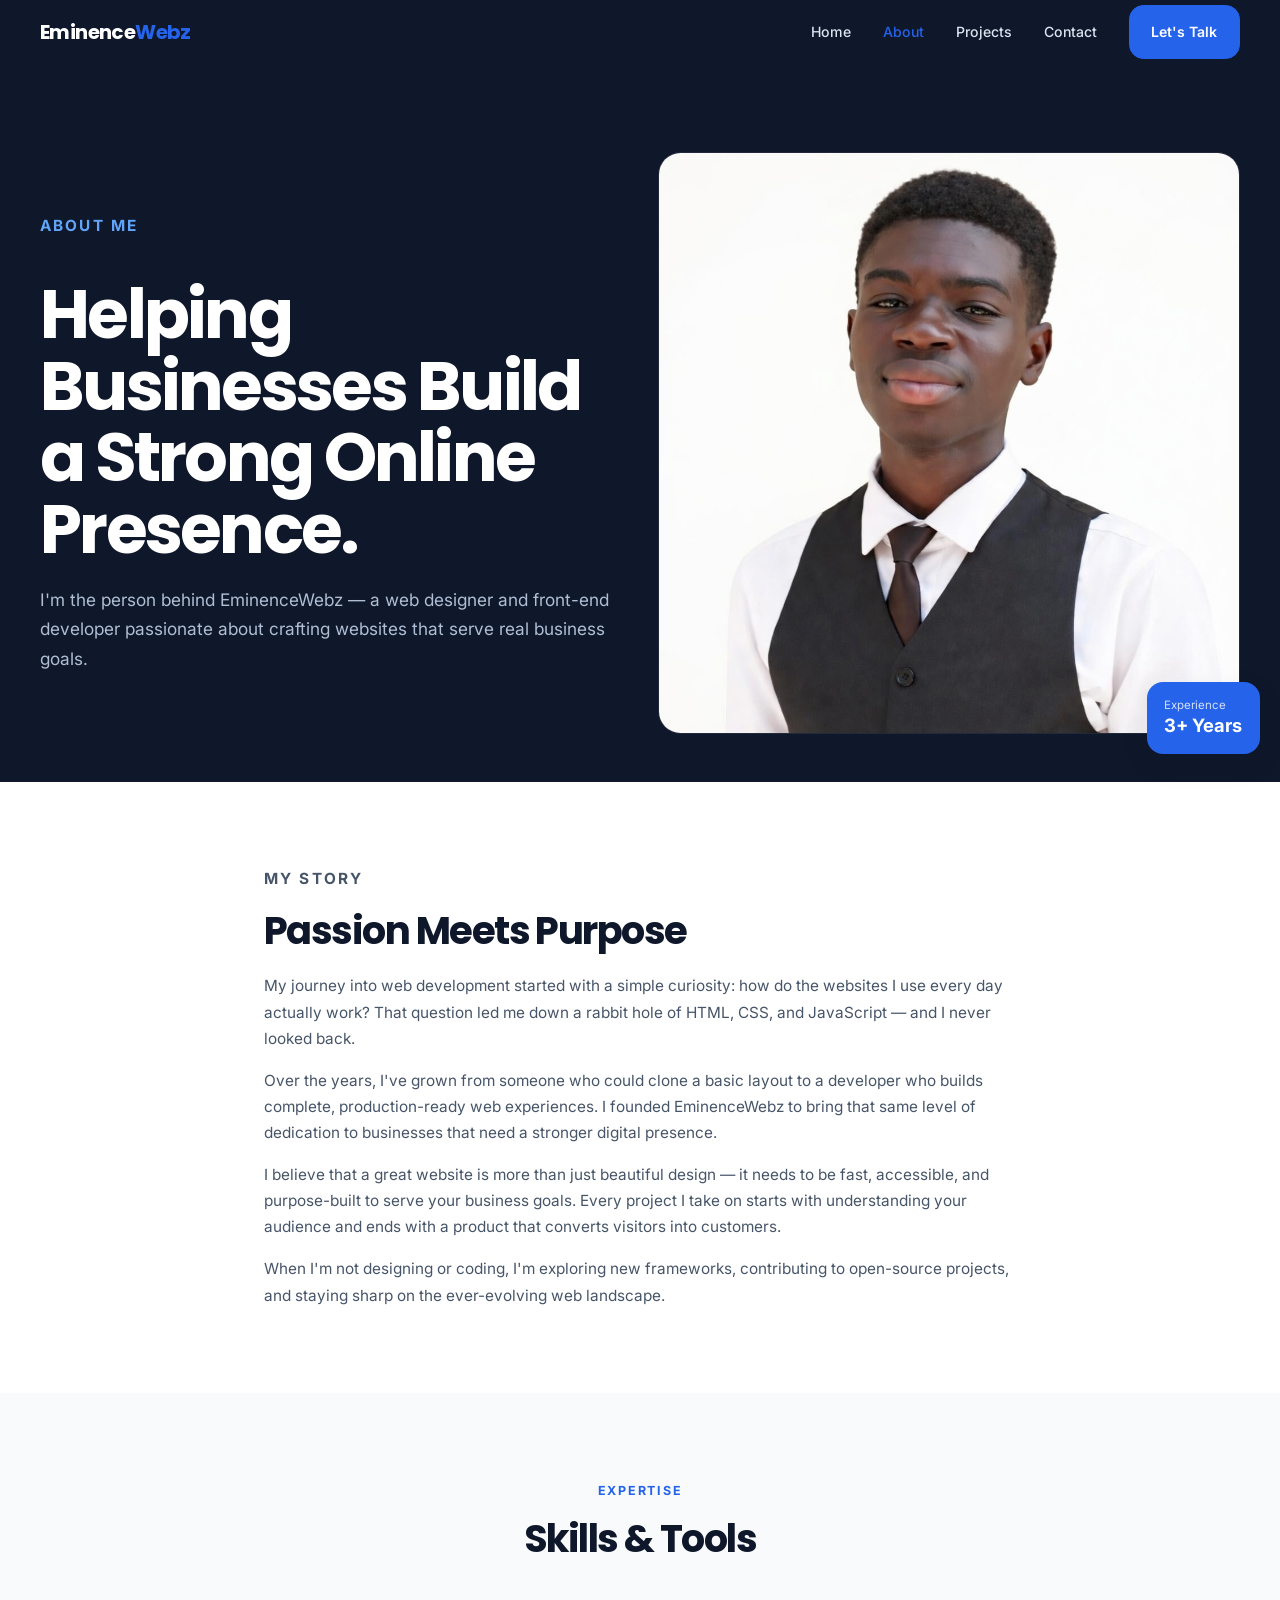
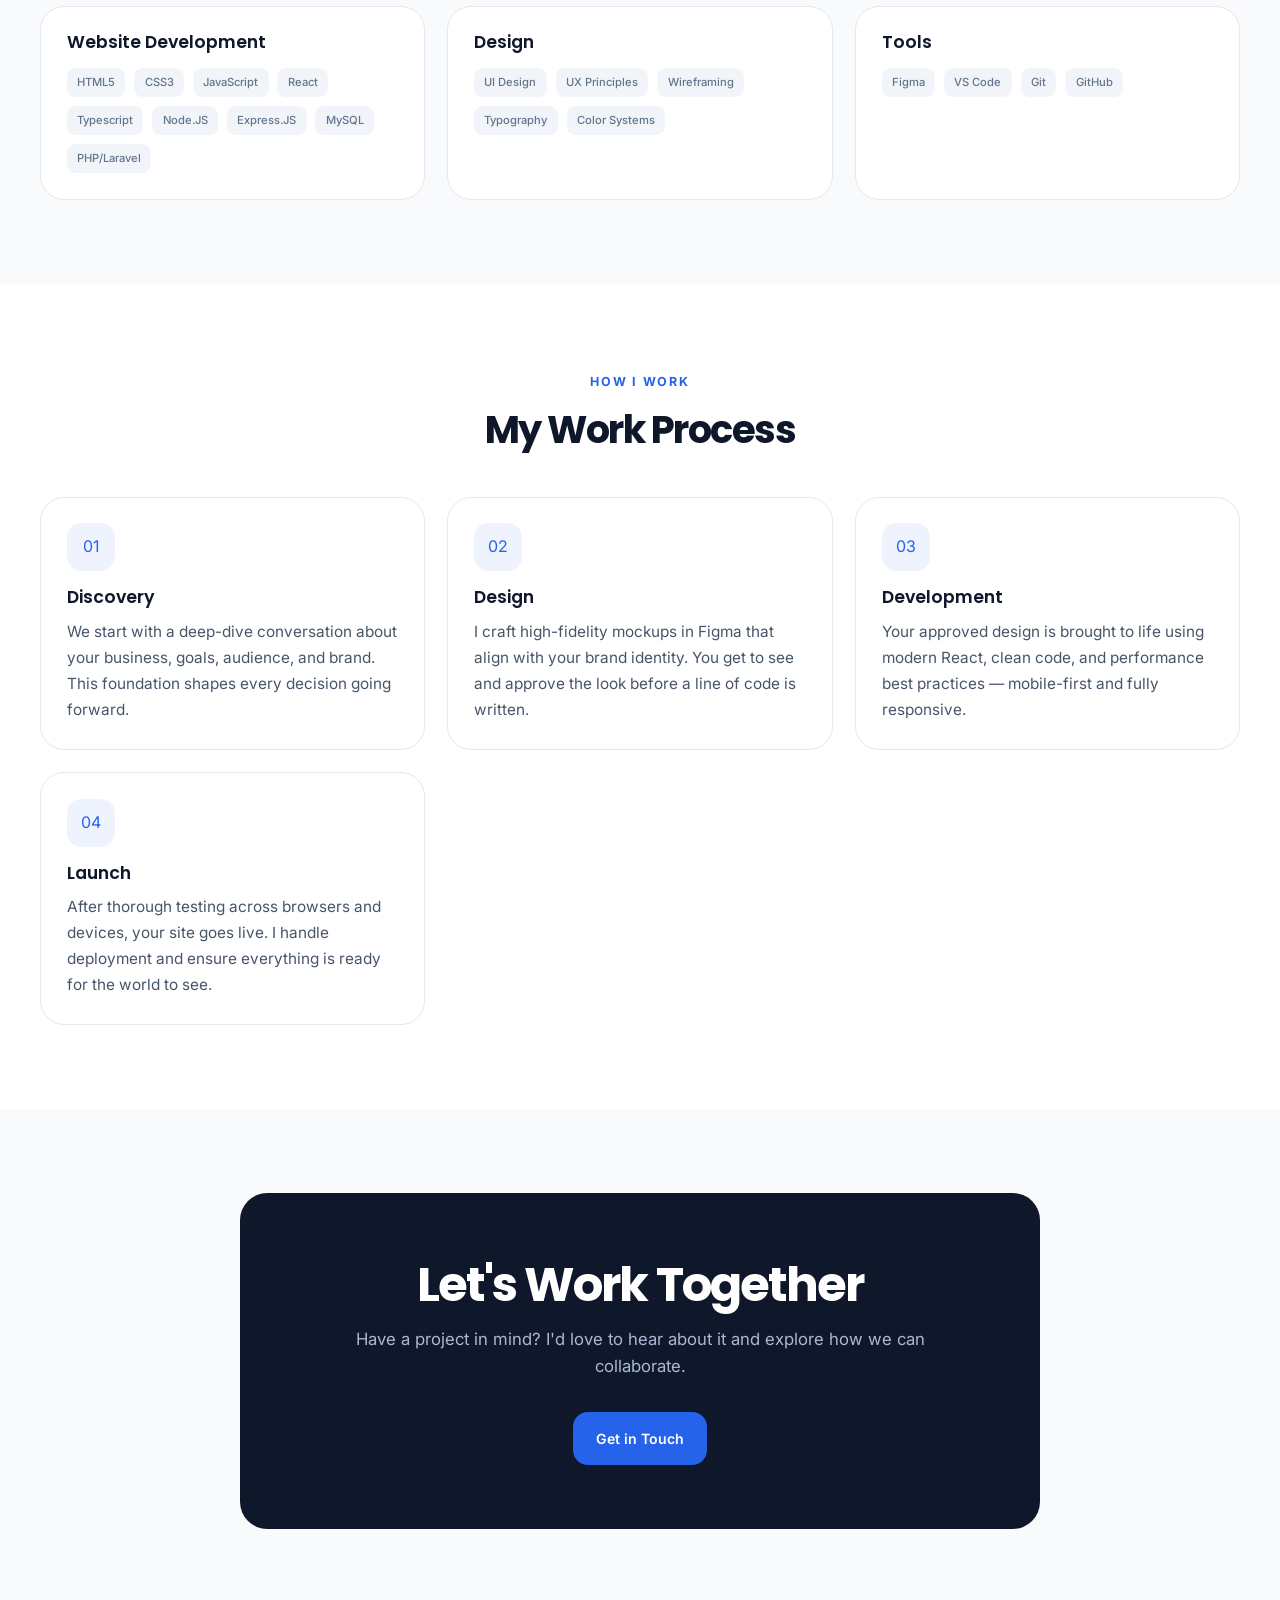
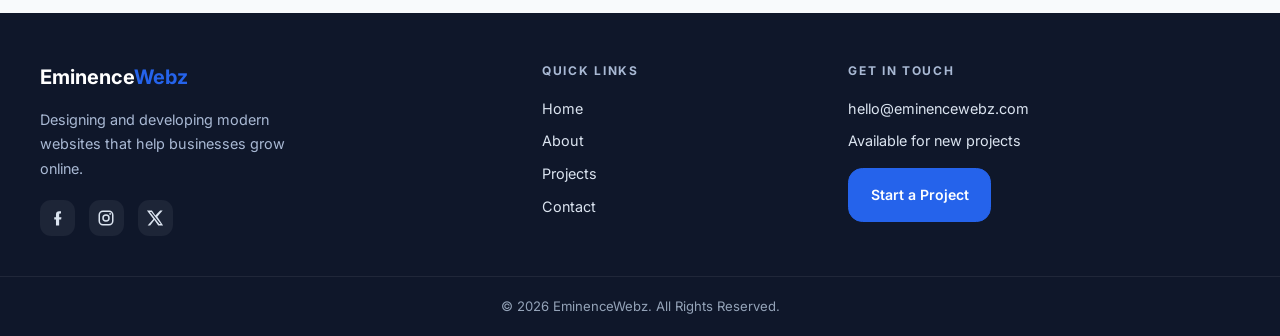
==== about.html @ 507231b5 "feat: HTML CSS JS portfolio" ====
<!DOCTYPE html>
<html lang="en">
  <head>
    <meta charset="UTF-8" />
    <meta name="viewport" content="width=device-width, initial-scale=1.0" />
    <meta name="description" content="About EminenceWebz and the process behind creating effective web experiences." />
    <title>About | Eminence Webz</title>
    <link rel="icon" href="/favicon.ico" />
    <link rel="stylesheet" href="style.css" />
    <script defer src="script.js"></script>
  </head>
  <body>
    <header class="site-header">
      <div class="container nav">
        <a href="index.html" class="brand">Eminence<span>Webz</span></a>

        <nav class="nav-links" aria-label="Main navigation">
          <a href="index.html" class="nav-link">Home</a>
          <a href="about.html" class="nav-link active">About</a>
          <a href="projects.html" class="nav-link">Projects</a>
          <a href="contact.html" class="nav-link">Contact</a>
          <a href="contact.html" class="nav-cta">Let's Talk</a>
        </nav>

        <button class="menu-toggle" aria-label="Toggle menu" aria-expanded="false">
          <svg xmlns="http://www.w3.org/2000/svg" width="22" height="22" viewBox="0 0 24 24" fill="none" stroke="currentColor" stroke-width="2" stroke-linecap="round">
            <path d="M3 6h18M3 12h18M3 18h18" />
          </svg>
        </button>
      </div>

      <div class="mobile-menu" aria-label="Mobile navigation">
        <div class="mobile-menu-inner">
          <a href="index.html" class="mobile-link">Home</a>
          <a href="about.html" class="mobile-link active">About</a>
          <a href="projects.html" class="mobile-link">Projects</a>
          <a href="contact.html" class="mobile-link">Contact</a>
          <a href="contact.html" class="nav-cta">Let's Talk</a>
        </div>
      </div>
    </header>

    <main>
      <section class="hero" style="min-height: 56vh;">
        <div class="container about-layout" style="padding: 4rem 0 3rem;">
          <div class="about-copy">
            <p class="section-label" style="color: #60a5fa;">About Me</p>
            <h1>Helping Businesses Build a Strong Online Presence.</h1>
            <p style="margin-top: 1.25rem; color: #afbed4; font-size: 1.08rem;">
              I'm the person behind EminenceWebz — a web designer and front-end developer
              passionate about crafting websites that serve real business goals.
            </p>
          </div>

          <div class="about-image">
            <div class="about-image-frame" style="height: 100%;">
              <img src="assets/img/my passport .jpeg" alt="EminenceWebz developer portrait" />
            </div>
            <div class="experience-chip">
              <small>Experience</small>
              <strong>3+ Years</strong>
            </div>
          </div>
        </div>
      </section>

      <section class="section">
        <div class="container">
          <div class="about-copy" style="max-width: 47rem; margin: 0 auto;">
            <p class="section-label">My Story</p>
            <h2>Passion Meets Purpose</h2>
            <p>My journey into web development started with a simple curiosity: how do the websites I use every day actually work? That question led me down a rabbit hole of HTML, CSS, and JavaScript — and I never looked back.</p>
            <p>Over the years, I've grown from someone who could clone a basic layout to a developer who builds complete, production-ready web experiences. I founded EminenceWebz to bring that same level of dedication to businesses that need a stronger digital presence.</p>
            <p>I believe that a great website is more than just beautiful design — it needs to be fast, accessible, and purpose-built to serve your business goals. Every project I take on starts with understanding your audience and ends with a product that converts visitors into customers.</p>
            <p>When I'm not designing or coding, I'm exploring new frameworks, contributing to open-source projects, and staying sharp on the ever-evolving web landscape.</p>
          </div>
        </div>
      </section>

      <section class="section soft-section">
        <div class="container">
          <div class="section-head">
            <p class="section-label">Expertise</p>
            <h2>Skills &amp; Tools</h2>
          </div>

          <div class="services-grid">
            <article class="skill-card">
              <h3>Website Development</h3>
              <div class="project-tags">
                <span>HTML5</span>
                <span>CSS3</span>
                <span>JavaScript</span>
                <span>React</span>
                <span>Typescript</span>
                <span>Node.JS</span>
                <span>Express.JS</span>
                <span>MySQL</span>
                <span>PHP/Laravel</span>
              </div>
            </article>

            <article class="skill-card">
              <h3>Design</h3>
              <div class="project-tags">
                <span>UI Design</span>
                <span>UX Principles</span>
                <span>Wireframing</span>
                <span>Typography</span>
                <span>Color Systems</span>
              </div>
            </article>

            <article class="skill-card">
              <h3>Tools</h3>
              <div class="project-tags">
                <span>Figma</span>
                <span>VS Code</span>
                <span>Git</span>
                <span>GitHub</span>
              </div>
            </article>
          </div>
        </div>
      </section>

      <section class="section">
        <div class="container">
          <div class="section-head">
            <p class="section-label">How I Work</p>
            <h2>My Work Process</h2>
          </div>

          <div class="services-grid">
            <article class="process-card">
              <div class="service-icon" style="margin-bottom: 1rem;">01</div>
              <h3>Discovery</h3>
              <p>We start with a deep-dive conversation about your business, goals, audience, and brand. This foundation shapes every decision going forward.</p>
            </article>

            <article class="process-card">
              <div class="service-icon" style="margin-bottom: 1rem;">02</div>
              <h3>Design</h3>
              <p>I craft high-fidelity mockups in Figma that align with your brand identity. You get to see and approve the look before a line of code is written.</p>
            </article>

            <article class="process-card">
              <div class="service-icon" style="margin-bottom: 1rem;">03</div>
              <h3>Development</h3>
              <p>Your approved design is brought to life using modern React, clean code, and performance best practices — mobile-first and fully responsive.</p>
            </article>

            <article class="process-card">
              <div class="service-icon" style="margin-bottom: 1rem;">04</div>
              <h3>Launch</h3>
              <p>After thorough testing across browsers and devices, your site goes live. I handle deployment and ensure everything is ready for the world to see.</p>
            </article>
          </div>
        </div>
      </section>

      <section class="section soft-section">
        <div class="container">
          <div class="callout">
            <h2>Let's Work Together</h2>
            <p>Have a project in mind? I'd love to hear about it and explore how we can collaborate.</p>
            <div class="callout-actions">
              <a href="contact.html" class="button-primary">Get in Touch</a>
            </div>
          </div>
        </div>
      </section>
    </main>

    <footer class="site-footer">
      <div class="container footer-grid">
        <div>
          <div class="footer-brand">Eminence<span>Webz</span></div>
          <p class="footer-copy">Designing and developing modern websites that help businesses grow online.</p>
          <div class="social-row">
            <a href="#" class="social-icon" aria-label="Facebook">
              <svg xmlns="http://www.w3.org/2000/svg" width="18" height="18" viewBox="0 0 24 24" fill="currentColor" aria-hidden="true"><path d="M13.5 22v-8h2.7l.4-3h-3.1V7.5c0-.9.3-1.5 1.6-1.5H16V3.1c-.3 0-1.3-.1-2.5-.1-2.5 0-4.2 1.5-4.2 4.3V11H7v3h2.3v8h4.2Z"/></svg>
            </a>
            <a href="#" class="social-icon" aria-label="Instagram">
              <svg xmlns="http://www.w3.org/2000/svg" width="18" height="18" viewBox="0 0 24 24" fill="none" stroke="currentColor" stroke-width="2" stroke-linecap="round" stroke-linejoin="round" aria-hidden="true"><rect x="3" y="3" width="18" height="18" rx="5"/><circle cx="12" cy="12" r="4"/><circle cx="17.5" cy="6.5" r="1.2" fill="currentColor" stroke="none"/></svg>
            </a>
            <a href="#" class="social-icon" aria-label="X">
              <svg xmlns="http://www.w3.org/2000/svg" width="18" height="18" viewBox="0 0 24 24" fill="currentColor" aria-hidden="true"><path d="M18.9 2h3.3l-7.2 8.2L22.8 22h-6.5l-5.1-7.2L5.5 22H2.2l7.7-8.8L1.2 2h6.7l4.6 6.7L18.9 2Zm-1.1 18h1.8L7.1 3.9H5.2L17.8 20Z"/></svg>
            </a>
          </div>
        </div>

        <div>
          <div class="footer-title">Quick Links</div>
          <div class="footer-links">
            <a href="index.html" class="footer-link">Home</a>
            <a href="about.html" class="footer-link">About</a>
            <a href="projects.html" class="footer-link">Projects</a>
            <a href="contact.html" class="footer-link">Contact</a>
          </div>
        </div>

        <div>
          <div class="footer-title">Get In Touch</div>
          <div class="footer-links">
            <a href="mailto:hello@eminencewebz.com" class="footer-link">hello@eminencewebz.com</a>
            <span class="footer-link">Available for new projects</span>
          </div>
          <a href="contact.html" class="button-primary footer-cta">Start a Project</a>
        </div>
      </div>

      <div class="footer-bottom">© 2026 EminenceWebz. All Rights Reserved.</div>
    </footer>

    <button class="scroll-top" aria-label="Scroll to top">
      <svg xmlns="http://www.w3.org/2000/svg" width="18" height="18" viewBox="0 0 24 24" fill="none" stroke="currentColor" stroke-width="2.2" stroke-linecap="round" stroke-linejoin="round"><path d="m5 15 7-7 7 7"/></svg>
    </button>
  </body>
</html>
---- style.css ----
@import url('https://fonts.googleapis.com/css2?family=Poppins:wght@300;400;500;600;700&family=Inter:wght@300;400;500;600;700&display=swap');

:root {
  --navy: #0f172a;
  --navy-soft: #0b1324;
  --blue: #2563eb;
  --blue-soft: rgba(37, 99, 235, 0.08);
  --text: #0f172a;
  --muted: #475569;
  --muted-2: #64748b;
  --line: #e2e8f0;
  --soft: #f8fafc;
  --white: #ffffff;
  --success: #22c55e;
  --danger: #ef4444;
  --shadow: 0 32px 80px rgba(15, 23, 42, 0.24);
  --shadow-soft: 0 10px 30px rgba(15, 23, 42, 0.08);
  --radius-lg: 24px;
  --radius-md: 18px;
  --radius-sm: 12px;
  --max-width: 1200px;
}

* {
  box-sizing: border-box;
}

html {
  scroll-behavior: smooth;
}

body {
  margin: 0;
  font-family: 'Inter', sans-serif;
  background: var(--white);
  color: var(--text);
  line-height: 1.6;
}

img {
  max-width: 100%;
  display: block;
}

a {
  text-decoration: none;
  color: inherit;
}

button,
input,
select,
textarea {
  font: inherit;
}

button {
  cursor: pointer;
}

.container {
  width: min(var(--max-width), calc(100% - 2.5rem));
  margin: 0 auto;
}

.section-label {
  display: inline-block;
  margin-bottom: 1rem;
  font-size: 0.78rem;
  font-weight: 700;
  letter-spacing: 0.14em;
  text-transform: uppercase;
  color: var(--blue);
}

h1,
h2,
h3,
h4,
h5 {
  margin: 0;
  line-height: 1.15;
  font-family: 'Poppins', sans-serif;
}

p {
  margin: 0;
}

.site-header {
  position: fixed;
  inset: 0 0 auto 0;
  z-index: 1000;
  transition: all 0.25s ease;
}

.site-header.scrolled {
  background: rgba(15, 23, 42, 0.9);
  backdrop-filter: blur(12px);
  box-shadow: 0 4px 24px rgba(0, 0, 0, 0.18);
}

.nav {
  display: flex;
  align-items: center;
  justify-content: space-between;
  height: 4rem;
}

.brand {
  font-size: 1.25rem;
  font-weight: 700;
  color: var(--white);
  letter-spacing: -0.03em;
  font-family: 'Poppins', sans-serif;
}

.brand span {
  color: var(--blue);
}

.nav-links {
  display: none;
  align-items: center;
  gap: 2rem;
}

.nav-link {
  font-size: 0.88rem;
  font-weight: 500;
  color: #dbe4f0;
  transition: color 0.2s ease;
}

.nav-link:hover,
.nav-link.active {
  color: var(--white);
}

.nav-link.active {
  color: var(--blue);
}

.nav-cta,
.button-primary,
.button-secondary,
.btn-submit {
  display: inline-flex;
  align-items: center;
  justify-content: center;
  gap: 0.5rem;
  padding: 0.9rem 1.35rem;
  border-radius: 0.9rem;
  font-size: 0.88rem;
  font-weight: 600;
  transition: all 0.2s ease;
}

.nav-cta,
.button-primary,
.btn-submit {
  background: var(--blue);
  border: 1px solid var(--blue);
  color: var(--white);
}

.nav-cta:hover,
.button-primary:hover,
.btn-submit:hover {
  filter: brightness(1.08);
}

.button-secondary {
  background: transparent;
  color: var(--white);
  border: 1px solid rgba(255, 255, 255, 0.2);
}

.button-secondary:hover {
  background: rgba(255, 255, 255, 0.05);
}

.menu-toggle {
  display: inline-flex;
  align-items: center;
  justify-content: center;
  width: 2.2rem;
  height: 2.2rem;
  padding: 0;
  border: 0;
  background: transparent;
  color: var(--white);
}

.mobile-menu {
  display: none;
  background: rgba(15, 23, 42, 0.96);
  border-top: 1px solid rgba(255, 255, 255, 0.08);
}

.mobile-menu.open {
  display: block;
}

.mobile-menu-inner {
  width: min(var(--max-width), calc(100% - 2.5rem));
  margin: 0 auto;
  padding: 1rem 0 1.25rem;
  display: flex;
  flex-direction: column;
  gap: 1rem;
}

.mobile-link {
  color: #dbe4f0;
  font-size: 0.92rem;
  font-weight: 500;
}

.mobile-link.active {
  color: var(--blue);
}

.hero {
  background: var(--navy);
  min-height: 92vh;
  display: flex;
  align-items: center;
  padding-top: 5.5rem;
  padding-left: 0.5rem;
  padding-right: 0.5rem;
}

.hero-grid {
  display: grid;
  grid-template-columns: 1fr;
  gap: 3rem;
  align-items: center;
  width: 100%;
  padding: 4rem 1rem;
}

.hero-badge {
  display: inline-block;
  padding: 0.55rem 1rem;
  border-radius: 999px;
  font-size: 0.74rem;
  font-weight: 700;
  letter-spacing: 0.04em;
  background: rgba(37, 99, 235, 0.15);
  color: #60a5fa;
  border: 1px solid rgba(37, 99, 235, 0.3);
}

.hero h1 {
  margin-top: 1.5rem;
  color: var(--white);
  font-size: clamp(2.6rem, 6vw, 4.25rem);
  font-weight: 700;
  line-height: 1.05;
  letter-spacing: -0.04em;
  max-width: 620px;
}

.hero h1 .highlight {
  color: var(--blue);
}

.hero-copy {
  margin-top: 1.3rem;
  max-width: 36rem;
  color: #a9b9d4;
  font-size: 1.12rem;
}

.hero-actions {
  margin-top: 2rem;
  display: flex;
  flex-wrap: wrap;
  gap: 1rem;
}

.hero-visual {
  position: relative;
}

.image-frame {
  position: relative;
  overflow: hidden;
  border-radius: 1.4rem;
  border: 1px solid rgba(255, 255, 255, 0.08);
  box-shadow: var(--shadow);
}

.image-frame img {
  width: 100%;
  height: 100%;
  object-fit: cover;
  display: block;
}

.image-wrap {
  aspect-ratio: 4 / 3;
}

.image-overlay {
  position: absolute;
  inset: 0;
  background: linear-gradient(135deg, rgba(37, 99, 235, 0.12) 0%, transparent 60%);
}

.floating-card {
  position: absolute;
  left: -1rem;
  bottom: -1.2rem;
  background: var(--white);
  color: var(--text);
  border: 1px solid var(--line);
  box-shadow: var(--shadow-soft);
  border-radius: 1rem;
  padding: 0.9rem 1.1rem;
}

.floating-card small {
  color: #64748b;
  font-size: 0.72rem;
  display: block;
}

.floating-card strong {
  display: block;
  margin-top: 0.15rem;
  font-size: 1.2rem;
  font-family: 'Poppins', sans-serif;
}

.section {
  padding: 5.25rem 0;
}

.soft-section {
  background: var(--soft);
}

.section-head {
  text-align: center;
  margin-bottom: 2.8rem;
}

.section-head h2 {
  font-size: clamp(2rem, 3vw, 3rem);
  color: var(--text);
  font-weight: 700;
  letter-spacing: -0.04em;
}

.services-grid,
.projects-grid,
.featured-grid,
.about-grid,
.contact-grid {
  display: grid;
  gap: 1.4rem;
}

.services-grid {
  grid-template-columns: 1fr;
}

.service-card,
.project-card,
.feature-card,
.contact-card,
.review-card,
.skill-card,
.process-card {
  background: var(--white);
  border: 1px solid var(--line);
  border-radius: var(--radius-lg);
  transition: transform 0.25s ease, box-shadow 0.25s ease;
}

.service-card,
.feature-card,
.skill-card,
.process-card {
  padding: 1.6rem;
}

.service-card:hover,
.project-card:hover,
.feature-card:hover {
  transform: translateY(-4px);
  box-shadow: var(--shadow-soft);
}

.service-icon {
  width: 3rem;
  height: 3rem;
  border-radius: 0.9rem;
  display: flex;
  align-items: center;
  justify-content: center;
  background: var(--blue-soft);
  color: var(--blue);
  margin-bottom: 1.2rem;
}

.service-card h3,
.feature-card h3,
.project-card h3,
.contact-card h3,
.skill-card h3,
.process-card h3 {
  font-size: 1.09rem;
  font-weight: 600;
  margin-bottom: 0.7rem;
}

.service-card p,
.project-card p,
.feature-card p,
.contact-card p,
.review-card p,
.process-card p,
.about-copy p,
.contact-copy p,
.contact-info p {
  color: var(--muted);
  font-size: 0.96rem;
  line-height: 1.7;
}

.about-layout,
.contact-layout,
.why-layout {
  display: grid;
  gap: 2.2rem;
  align-items: center;
}

.about-copy {
  max-width: 40rem;
}

.about-copy h2,
.why-copy h2 {
  font-size: clamp(2rem, 3vw, 2.8rem);
  font-weight: 700;
  letter-spacing: -0.04em;
  margin-bottom: 1.3rem;
}

.about-copy p + p {
  margin-top: 1rem;
}

.about-image {
  position: relative;
}

.about-image-frame {
  overflow: hidden;
  border-radius: 1.4rem;
  border: 1px solid rgba(255, 255, 255, 0.08);
}

.about-image-frame img {
  width: 100%;
  height: 100%;
  object-fit: cover;
  aspect-ratio: 1;
}

.experience-chip {
  position: absolute;
  right: -1.25rem;
  bottom: -1.25rem;
  background: var(--blue);
  border-radius: 1rem;
  color: var(--white);
  box-shadow: var(--shadow-soft);
  padding: 0.9rem 1.1rem;
}

.experience-chip small {
  display: block;
  opacity: 0.8;
  font-size: 0.72rem;
}

.experience-chip strong {
  font-size: 1.15rem;
  line-height: 1.2;
}

.why-copy {
  max-width: 40rem;
}

.why-copy .link-more {
  margin-top: 1.5rem;
  display: inline-flex;
  align-items: center;
  gap: 0.5rem;
  color: var(--blue);
  font-weight: 600;
}

.check-list {
  display: grid;
  grid-template-columns: repeat(2, minmax(0, 1fr));
  gap: 0.9rem;
}

.check-item {
  display: flex;
  align-items: center;
  gap: 0.8rem;
  background: var(--soft);
  border: 1px solid var(--line);
  border-radius: 0.95rem;
  padding: 1rem 0.9rem;
  font-size: 0.88rem;
  font-weight: 500;
}

.check-item svg {
  color: var(--blue);
  flex-shrink: 0;
}

.featured-header {
  display: flex;
  flex-direction: column;
  gap: 0.8rem;
  align-items: flex-start;
  justify-content: space-between;
  margin-bottom: 2rem;
}

.featured-header .link-more {
  color: var(--blue);
  font-weight: 600;
  font-size: 0.9rem;
}

.projects-grid {
  grid-template-columns: 1fr;
}

.project-card {
  overflow: hidden;
  cursor: pointer;
}

.project-image {
  position: relative;
  overflow: hidden;
  aspect-ratio: 1.55;
  background: #e2e8f0;
}

.project-image img {
  width: 100%;
  height: 100%;
  object-fit: cover;
  transition: transform 0.45s ease;
}

.project-card:hover .project-image img {
  transform: scale(1.04);
}

.project-overlay {
  position: absolute;
  inset: 0;
  display: flex;
  align-items: center;
  justify-content: center;
  background: rgba(15, 23, 42, 0.55);
  opacity: 0;
  transition: opacity 0.25s ease;
}

.project-card:hover .project-overlay {
  opacity: 1;
}

.project-tag {
  display: inline-block;
  background: var(--blue-soft);
  color: var(--blue);
  padding: 0.35rem 0.7rem;
  border-radius: 0.6rem;
  font-size: 0.7rem;
  font-weight: 700;
  margin-bottom: 0.9rem;
}

.project-card-body {
  padding: 1.4rem 1.3rem 1.5rem;
}

.project-card h3 {
  margin-bottom: 0.45rem;
}

.project-tags {
  display: flex;
  flex-wrap: wrap;
  gap: 0.55rem;
  margin-top: 1rem;
}

.project-tags span {
  padding: 0.35rem 0.65rem;
  border-radius: 0.55rem;
  background: #f1f5f9;
  color: var(--muted-2);
  font-size: 0.7rem;
  font-weight: 500;
}

.filter-row {
  display: flex;
  flex-wrap: wrap;
  gap: 0.7rem;
  justify-content: center;
  margin-bottom: 2.2rem;
}

.filter-btn {
  background: var(--white);
  border: 1px solid var(--line);
  color: var(--muted);
  padding: 0.62rem 1rem;
  border-radius: 999px;
  font-size: 0.86rem;
  font-weight: 500;
  transition: all 0.2s ease;
}

.filter-btn.active {
  background: var(--navy);
  color: var(--white);
  border-color: var(--navy);
}

.review-wrap {
  max-width: 760px;
  margin: 0 auto;
}

.review-card {
  text-align: center;
  padding: 2rem 1.5rem;
  background: var(--white);
  border: 1px solid var(--line);
  border-radius: 1.5rem;
}

.review-avatar {
  width: 4rem;
  height: 4rem;
  border-radius: 50%;
  object-fit: cover;
  border: 3px solid var(--blue);
  margin: 0 auto 1rem;
}

.review-stars {
  display: flex;
  justify-content: center;
  gap: 0.2rem;
  margin-bottom: 1rem;
  color: #f59e0b;
}

.review-card q {
  display: block;
  color: #475569;
  font-size: 1.02rem;
  line-height: 1.7;
  font-style: italic;
  margin-bottom: 1.6rem;
}

.review-person {
  font-weight: 700;
  color: var(--text);
  font-family: 'Poppins', sans-serif;
}

.review-company {
  font-size: 0.86rem;
  color: #64748b;
}

.carousel-controls {
  display: flex;
  align-items: center;
  justify-content: center;
  gap: 1rem;
  margin-top: 1.5rem;
}

.carousel-btn {
  width: 2.5rem;
  height: 2.5rem;
  border-radius: 50%;
  background: var(--navy);
  color: var(--white);
  border: 0;
  display: inline-flex;
  align-items: center;
  justify-content: center;
}

.carousel-dots {
  display: flex;
  align-items: center;
  gap: 0.45rem;
}

.carousel-dots button {
  width: 0.55rem;
  height: 0.55rem;
  border-radius: 50%;
  border: 0;
  background: #cbd5e1;
  padding: 0;
}

.carousel-dots button.active {
  width: 1.5rem;
  border-radius: 999px;
  background: var(--blue);
}

.callout {
  background: var(--navy);
  border-radius: 1.7rem;
  padding: 4rem 2rem;
  text-align: center;
  max-width: 800px;
  margin: 0 auto;
}

.callout h2 {
  color: var(--white);
  font-size: clamp(2rem, 4vw, 3rem);
  font-weight: 700;
  letter-spacing: -0.04em;
  margin-bottom: 0.9rem;
}

.callout p {
  max-width: 650px;
  margin: 0 auto;
  color: #a9b9d4;
  font-size: 1.05rem;
}

.callout-actions {
  margin-top: 2rem;
  display: flex;
  justify-content: center;
  flex-wrap: wrap;
  gap: 1rem;
}

.contact-card {
  padding: 1.8rem;
}

.contact-layout {
  grid-template-columns: 1fr;
}

.form-card {
  background: var(--white);
  border: 1px solid var(--line);
  border-radius: 1.5rem;
  padding: 2rem;
}

.form-card h3 {
  margin-bottom: 1.5rem;
  font-size: 1.6rem;
}

.form-grid {
  display: grid;
  grid-template-columns: 1fr;
  gap: 1.25rem;
}

.form-field {
  display: flex;
  flex-direction: column;
  gap: 0.45rem;
}

.form-field label {
  font-size: 0.88rem;
  font-weight: 500;
  color: var(--text);
}

.input,
.select,
.textarea {
  width: 100%;
  background: var(--white);
  border: 1px solid var(--line);
  border-radius: 0.9rem;
  padding: 0.9rem 1rem;
  color: var(--text);
  transition: border-color 0.2s ease, box-shadow 0.2s ease;
  outline: none;
}

.input:focus,
.select:focus,
.textarea:focus {
  border-color: rgba(37, 99, 235, 0.5);
  box-shadow: 0 0 0 3px rgba(37, 99, 235, 0.1);
}

.input.error,
.select.error,
.textarea.error {
  border-color: var(--danger);
}

.textarea {
  min-height: 8.5rem;
  resize: vertical;
}

.form-error {
  color: var(--danger);
  font-size: 0.72rem;
  min-height: 1rem;
}

.submit-row {
  margin-top: 0.6rem;
}

.success-box {
  display: none;
  margin-top: 1.5rem;
  align-items: center;
  justify-content: center;
  gap: 0.8rem;
  background: rgba(34, 197, 94, 0.08);
  border: 1px solid rgba(34, 197, 94, 0.25);
  color: #166534;
  border-radius: 1rem;
  padding: 1rem 1.2rem;
  font-weight: 600;
}

.success-box.show {
  display: flex;
}

.contact-info-list {
  display: grid;
  gap: 1rem;
  margin-top: 1.25rem;
}

.contact-item {
  display: flex;
  gap: 0.8rem;
  align-items: flex-start;
}

.contact-icon {
  display: flex;
  align-items: center;
  justify-content: center;
  width: 2.4rem;
  height: 2.4rem;
  border-radius: 0.8rem;
  background: rgba(37, 99, 235, 0.14);
  color: #60a5fa;
  flex-shrink: 0;
}

.contact-label {
  display: block;
  font-size: 0.68rem;
  color: #94a3b8;
  text-transform: uppercase;
  letter-spacing: 0.08em;
  margin-bottom: 0.25rem;
}

.contact-details {
  font-size: 0.9rem;
  color: #dbe4f0;
}

.availability-box {
  margin-top: 1rem;
  display: flex;
  align-items: center;
  gap: 0.7rem;
  background: rgba(34, 197, 94, 0.08);
  border: 1px solid rgba(34, 197, 94, 0.28);
  border-radius: 0.9rem;
  padding: 0.85rem 1rem;
  color: #166534;
  font-weight: 600;
}

.availability-dot {
  width: 0.55rem;
  height: 0.55rem;
  border-radius: 50%;
  background: var(--success);
}

.site-footer {
  background: var(--navy);
  color: var(--white);
  padding-top: 3rem;
}

.footer-grid {
  display: grid;
  gap: 2rem;
  padding-bottom: 2.5rem;
}

.footer-brand {
  font-size: 1.25rem;
  font-weight: 700;
  margin-bottom: 0.9rem;
}

.footer-brand span {
  color: var(--blue);
}

.footer-copy {
  max-width: 18rem;
  color: #a9b9d4;
  font-size: 0.9rem;
  line-height: 1.7;
}

.social-row {
  display: flex;
  align-items: center;
  gap: 0.85rem;
  margin-top: 1.2rem;
}

.social-icon {
  width: 2.2rem;
  height: 2.2rem;
  border-radius: 0.7rem;
  display: inline-flex;
  align-items: center;
  justify-content: center;
  background: rgba(255, 255, 255, 0.06);
  color: #dbe4f0;
}

.footer-title {
  color: #a9b9d4;
  font-size: 0.75rem;
  font-weight: 700;
  letter-spacing: 0.14em;
  text-transform: uppercase;
  margin-bottom: 1rem;
}

.footer-links {
  display: grid;
  gap: 0.6rem;
}

.footer-link {
  color: #dbe4f0;
  font-size: 0.9rem;
}

.footer-link:hover {
  color: var(--white);
}

.footer-cta {
  margin-top: 1rem;
  display: inline-flex;
}

.footer-bottom {
  border-top: 1px solid rgba(255, 255, 255, 0.07);
  padding: 1.2rem 0;
  text-align: center;
  color: #94a3b8;
  font-size: 0.82rem;
}

.scroll-top {
  position: fixed;
  right: 1.5rem;
  bottom: 1.75rem;
  width: 2.8rem;
  height: 2.8rem;
  border-radius: 0.8rem;
  background: var(--blue);
  color: var(--white);
  border: 0;
  box-shadow: 0 10px 30px rgba(37, 99, 235, 0.35);
  display: none;
  align-items: center;
  justify-content: center;
  z-index: 999;
}

.scroll-top.visible {
  display: flex;
}

.modal-backdrop {
  position: fixed;
  inset: 0;
  background: rgba(15, 23, 42, 0.7);
  display: none;
  align-items: center;
  justify-content: center;
  padding: 1rem;
  z-index: 2000;
}

.modal-backdrop.show {
  display: flex;
}

.modal {
  width: min(100%, 900px);
  max-height: 90vh;
  overflow: auto;
  background: var(--white);
  border-radius: 1.5rem;
  box-shadow: 0 20px 60px rgba(15, 23, 42, 0.3);
}

.modal-hero {
  position: relative;
  aspect-ratio: 16 / 9;
  background: #e2e8f0;
}

.modal-hero img {
  width: 100%;
  height: 100%;
  object-fit: cover;
}

.close-modal {
  position: absolute;
  top: 1rem;
  right: 1rem;
  width: 2.25rem;
  height: 2.25rem;
  border-radius: 50%;
  border: 0;
  background: rgba(255, 255, 255, 0.95);
  color: var(--text);
  display: flex;
  align-items: center;
  justify-content: center;
}

.modal-body {
  padding: 1.8rem;
}

.modal-body h3 {
  font-size: 2rem;
  margin-bottom: 0.4rem;
}

.modal-category {
  display: inline-block;
  margin-bottom: 0.8rem;
  background: var(--blue-soft);
  color: var(--blue);
  padding: 0.35rem 0.7rem;
  border-radius: 0.6rem;
  font-size: 0.72rem;
  font-weight: 700;
}

.modal-description {
  margin-bottom: 1.5rem;
  color: var(--muted);
  line-height: 1.7;
}

.modal-columns {
  display: grid;
  gap: 1.5rem;
  grid-template-columns: 1fr;
  margin-bottom: 1.5rem;
}

.modal-columns h4 {
  margin-bottom: 0.7rem;
  color: #94a3b8;
  font-size: 0.75rem;
  letter-spacing: 0.12em;
  text-transform: uppercase;
}

.modal-columns p {
  color: var(--muted);
  line-height: 1.7;
}

.feature-list {
  list-style: none;
  padding: 0;
  margin: 0;
  display: grid;
  gap: 0.7rem;
}

.feature-list li {
  display: flex;
  align-items: flex-start;
  gap: 0.6rem;
  color: var(--muted);
}

.feature-list svg {
  margin-top: 0.25rem;
  color: var(--blue);
  flex-shrink: 0;
}

.tag-row {
  display: flex;
  flex-wrap: wrap;
  gap: 0.6rem;
  margin-bottom: 1.5rem;
}

.tag-row span {
  background: #f1f5f9;
  color: var(--muted-2);
  border-radius: 0.55rem;
  padding: 0.4rem 0.7rem;
  font-size: 0.74rem;
  font-weight: 500;
}

.modal-actions {
  display: flex;
  gap: 0.8rem;
  flex-wrap: wrap;
  border-top: 1px solid var(--line);
  padding-top: 1.2rem;
}

@media (min-width: 768px) {
  .nav-links {
    display: flex;
  }

  .menu-toggle {
    display: none;
  }

  .hero-grid {
    grid-template-columns: 1.05fr 0.95fr;
  }

  .services-grid,
  .projects-grid,
  .featured-grid {
    grid-template-columns: repeat(3, minmax(0, 1fr));
  }

  .about-layout,
  .contact-layout,
  .why-layout {
    grid-template-columns: 1fr 1fr;
  }

  .contact-grid {
    grid-template-columns: 1fr 380px;
  }

  .featured-header {
    flex-direction: row;
    align-items: end;
  }

  .form-grid {
    grid-template-columns: repeat(2, minmax(0, 1fr));
  }

  .modal-columns {
    grid-template-columns: repeat(2, minmax(0, 1fr));
  }

  .footer-grid {
    grid-template-columns: 1.2fr 0.7fr 1fr;
  }
}

@media (max-width: 767px) {
  .nav-cta {
    display: none;
  }

  .section {
    padding: 4.2rem 0;
  }

  .check-list {
    grid-template-columns: 1fr;
  }

  .callout {
    padding: 3rem 1.2rem;
  }

  .modal-body {
    padding: 1.25rem;
  }
}

@media (prefers-reduced-motion: reduce) {
  *, *::before, *::after {
    animation-duration: 0.01ms !important;
    animation-iteration-count: 1 !important;
    transition-duration: 0.01ms !important;
    scroll-behavior: auto !important;
  }
}
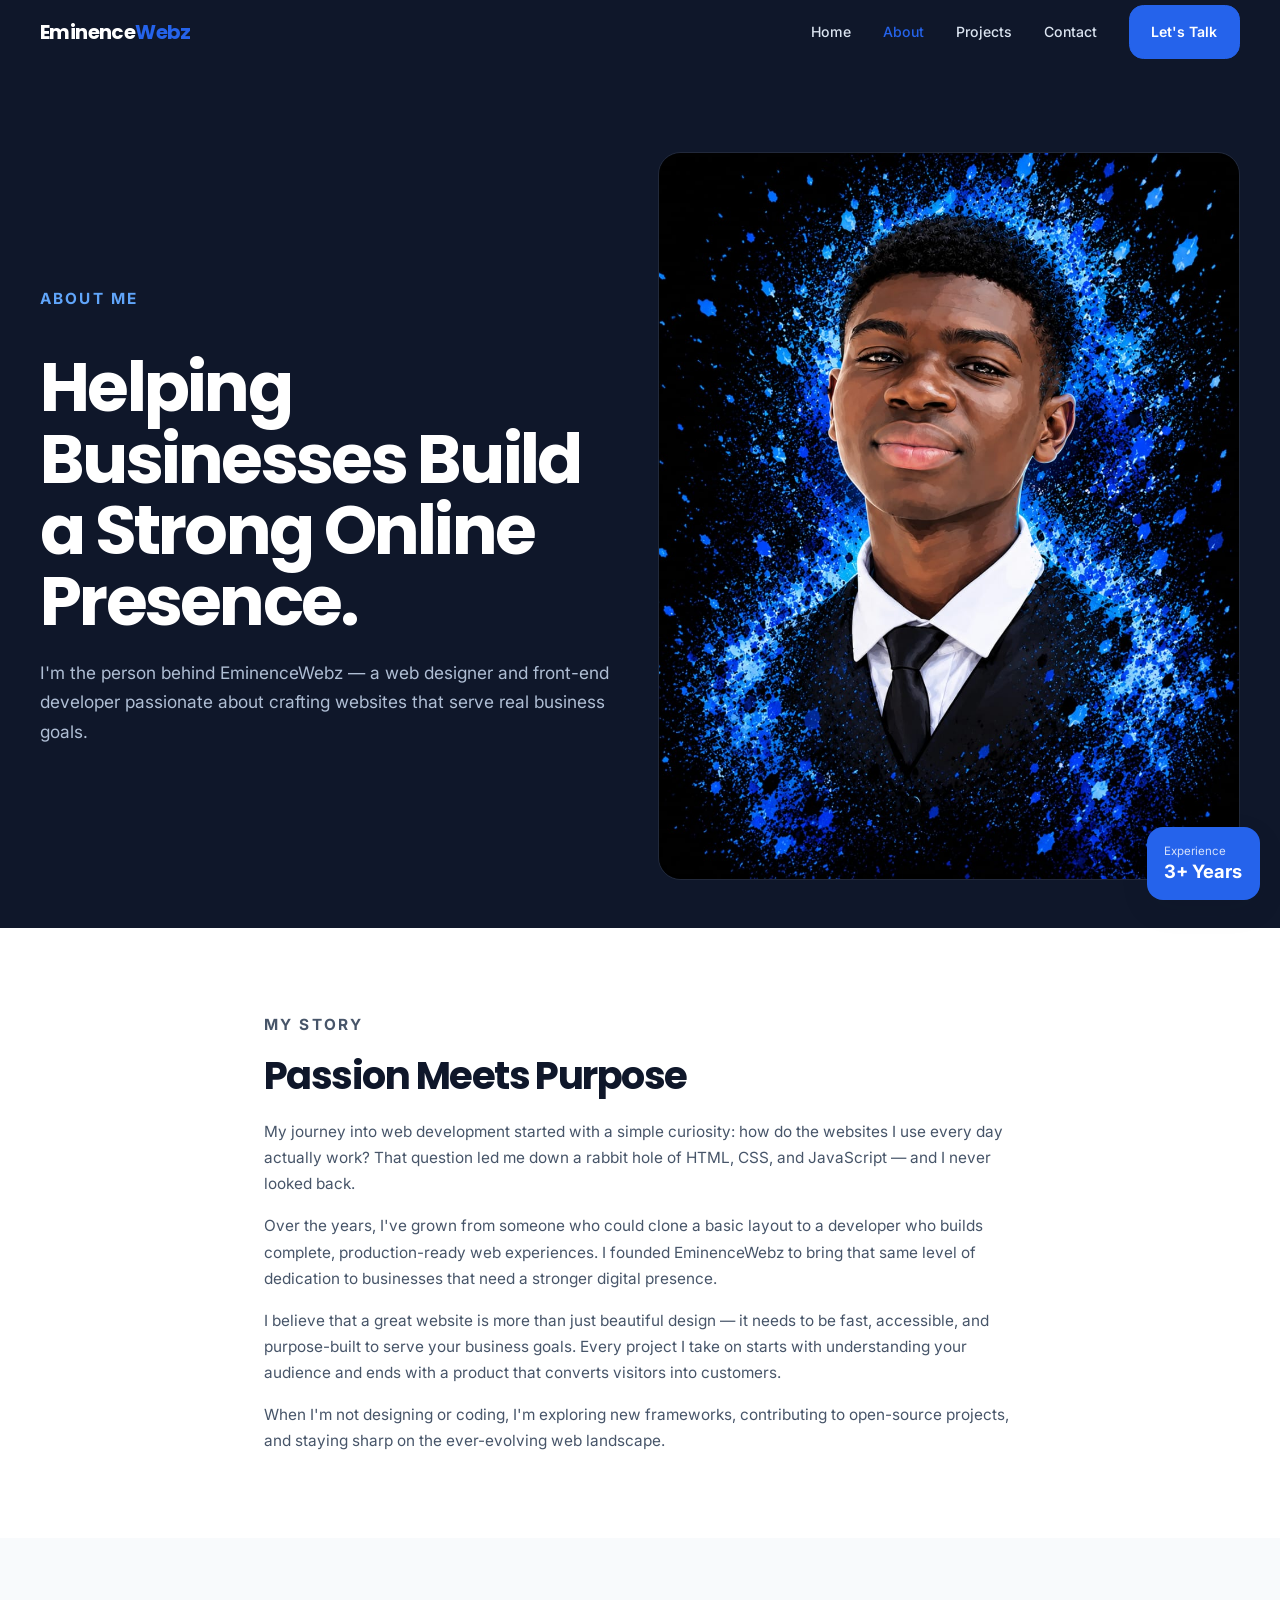
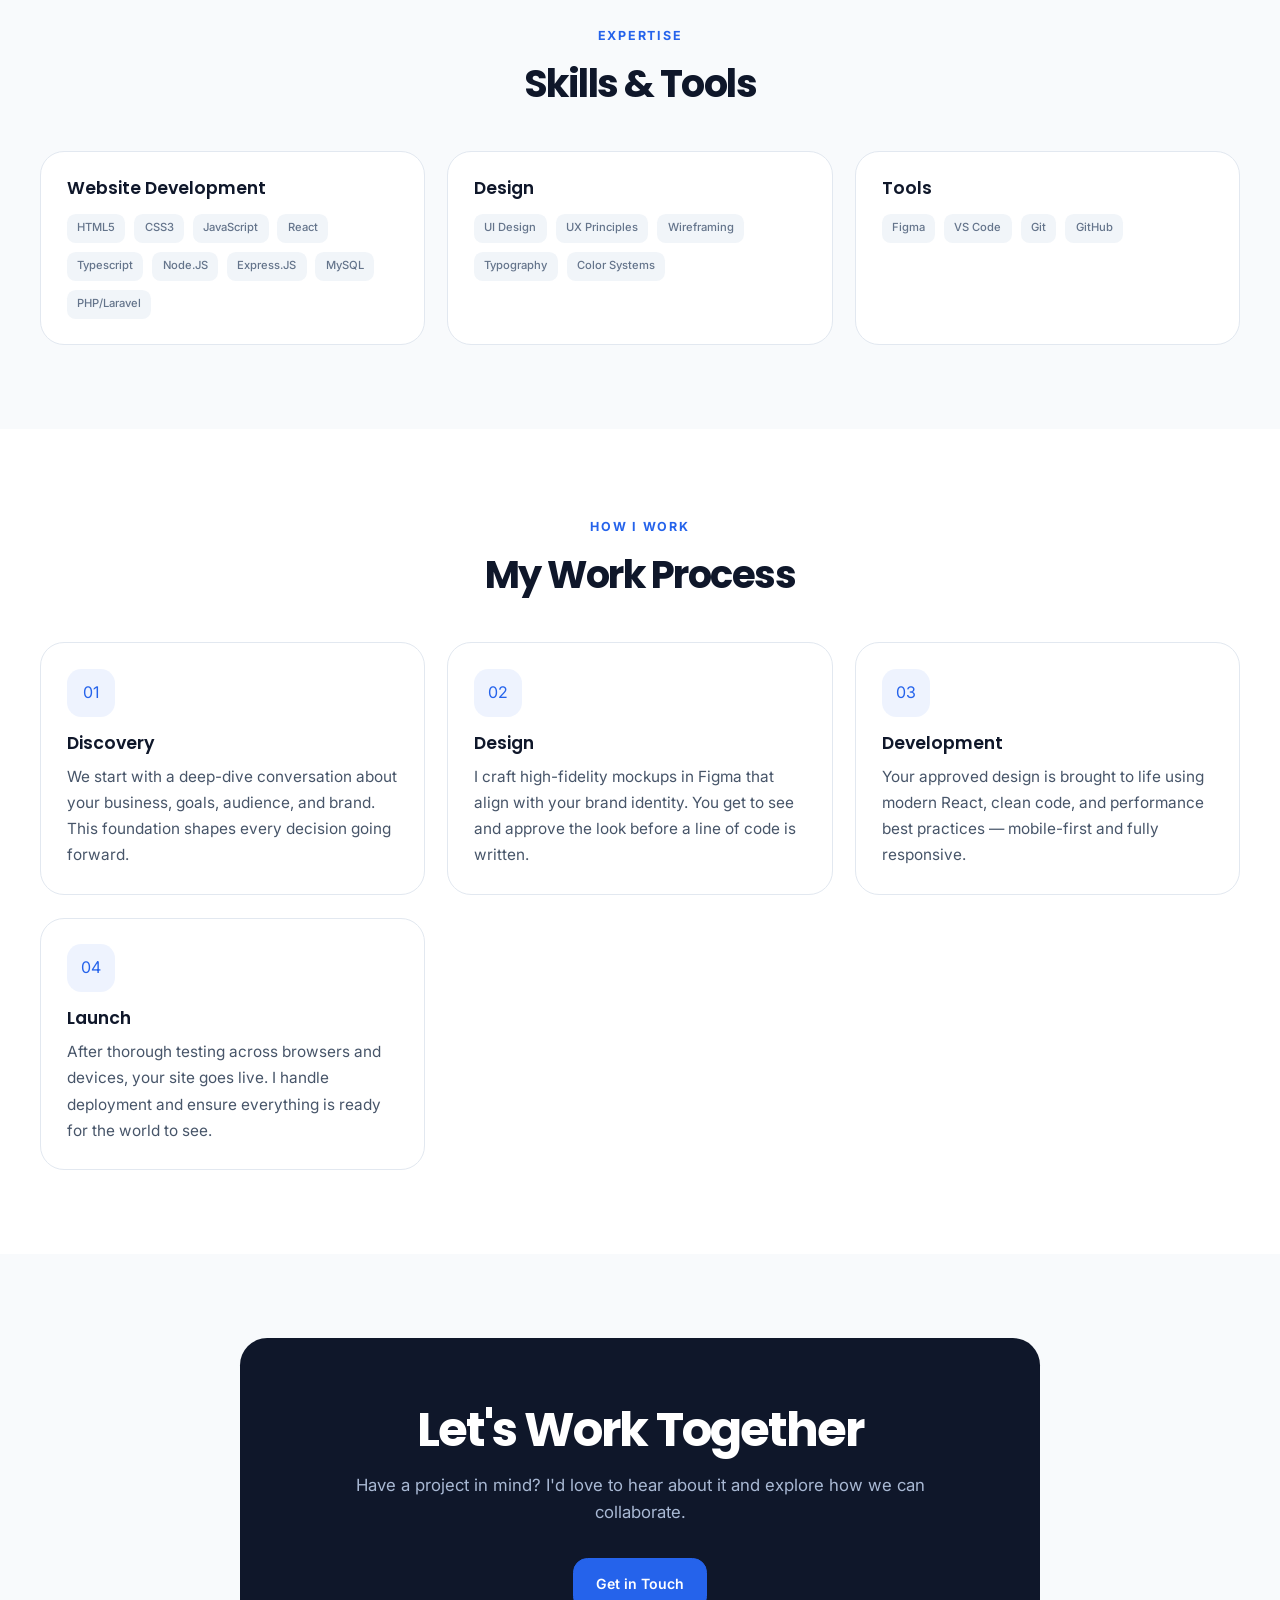
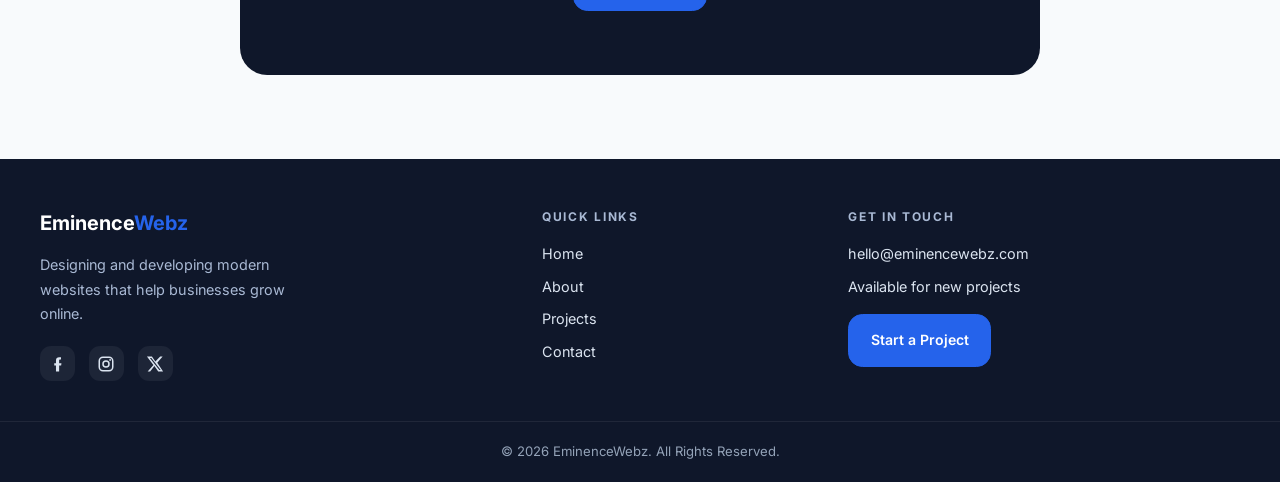
==== commit a4487eb4: "feat(projects): add Dunni's Kitchen, Kings Palace Estate and JUMSA to portfolio" ====
--- a/about.html
+++ b/about.html
@@ -53,8 +53,8 @@
           </div>
 
           <div class="about-image">
-            <div class="about-image-frame" style="height: 100%;">
-              <img src="assets/img/my passport .jpeg" alt="EminenceWebz developer portrait" />
+            <div class="about-image-frame">
+              <img src="assets/img/my image .jpeg" alt="EminenceWebz developer portrait" />
             </div>
             <div class="experience-chip">
               <small>Experience</small>
--- a/style.css
+++ b/style.css
@@ -461,15 +461,16 @@
 
 .about-image-frame {
   overflow: hidden;
+  aspect-ratio: 4 / 5;
   border-radius: 1.4rem;
   border: 1px solid rgba(255, 255, 255, 0.08);
 }
 
 .about-image-frame img {
+  display: block;
   width: 100%;
   height: 100%;
   object-fit: cover;
-  aspect-ratio: 1;
 }
 
 .experience-chip {
@@ -559,6 +560,18 @@
   overflow: hidden;
   aspect-ratio: 1.55;
   background: #e2e8f0;
+}
+
+.project-image-dunnis {
+  aspect-ratio: 1305 / 610;
+}
+
+.project-image-kings {
+  aspect-ratio: 1320 / 623;
+}
+
+.project-image-jumsa {
+  aspect-ratio: 1331 / 562;
 }
 
 .project-image img {
@@ -1106,6 +1119,13 @@
   line-height: 1.7;
 }
 
+.modal-role {
+  margin-top: -0.75rem;
+  margin-bottom: 1.5rem;
+  color: var(--muted-2);
+  font-size: 0.88rem;
+}
+
 .modal-columns {
   display: grid;
   gap: 1.5rem;
